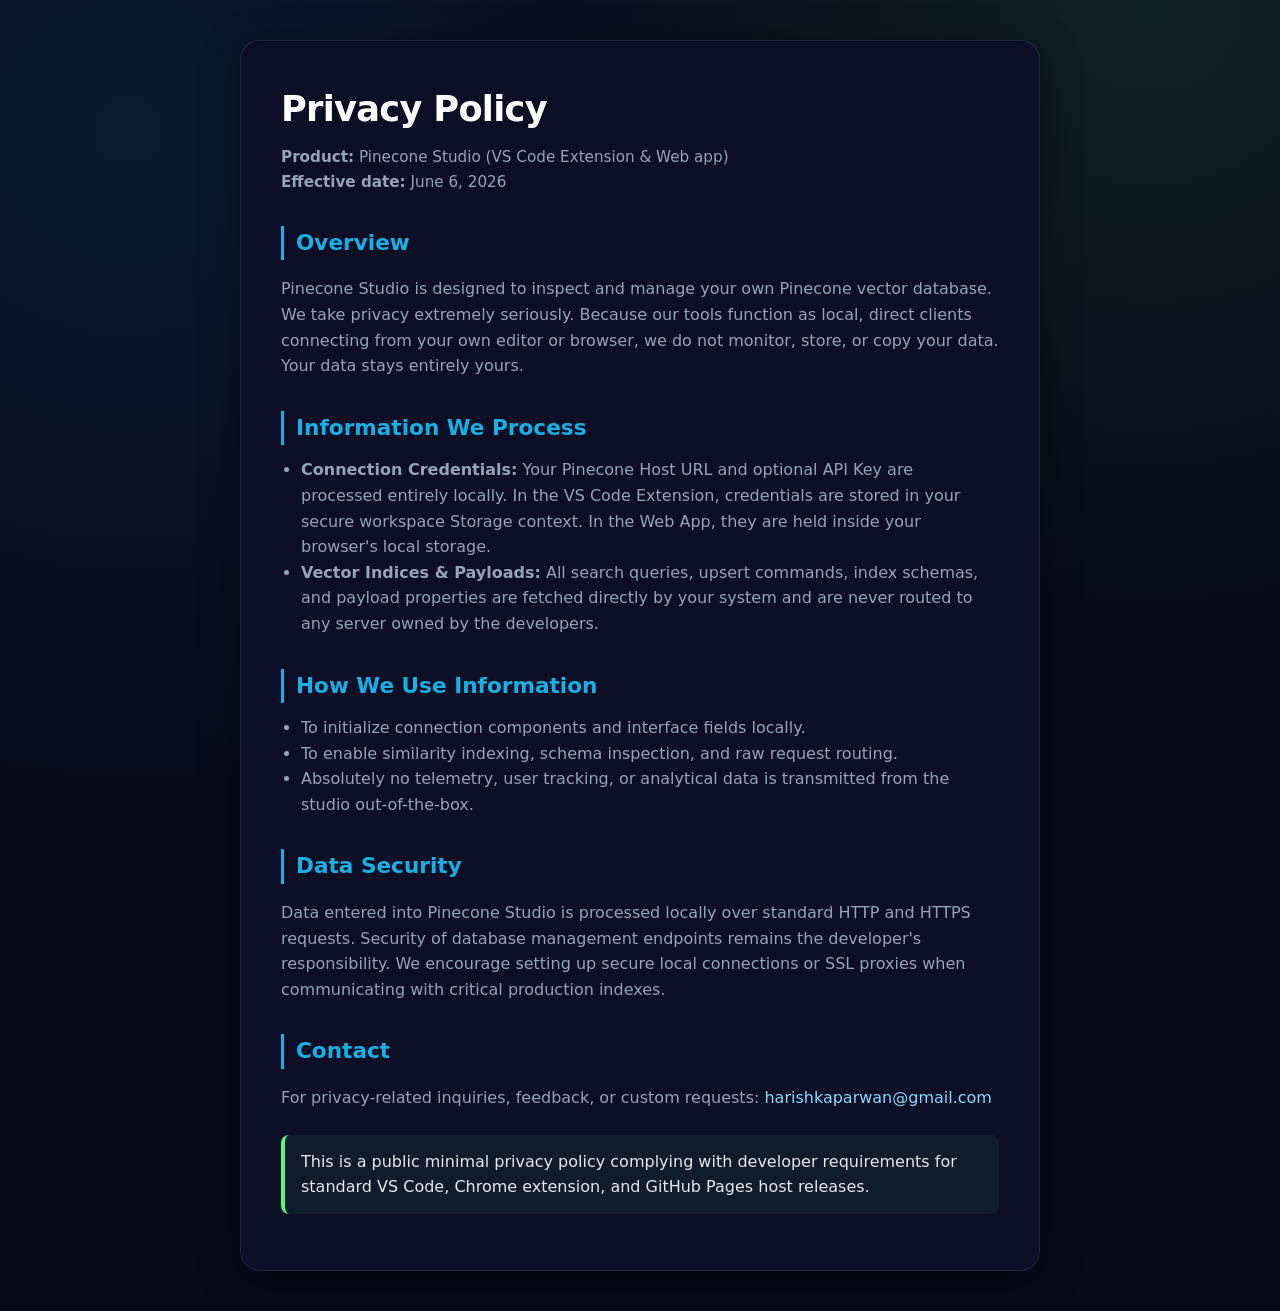
==== public/policy/privacy.html @ 84b81f13 "feat: initial commit of public assets and plugin homepages for Pinecone Studio Web" ====
<!doctype html>
<html lang="en">
<head>
  <meta charset="utf-8" />
  <meta name="viewport" content="width=device-width, initial-scale=1" />
  <title>Privacy Policy | Pinecone Studio</title>
  <meta name="description" content="Privacy Policy for Pinecone Studio extension and workbench" />
  <style>
    :root {
      --bg: #070919;
      --card: #0c0e25;
      --text: #e2e8f0;
      --muted: #94a3b8;
      --border: rgba(148, 163, 184, 0.16);
      --accent: #18afe4;
      --accent-soft: #84dbff;
    }

    * { box-sizing: border-box; }

    body {
      margin: 0;
      font-family: system-ui, -apple-system, BlinkMacSystemFont, "Segoe UI", Roboto, sans-serif;
      background:
        radial-gradient(circle at 10% 10%, rgba(24, 180, 220, 0.1) 0%, transparent 40%),
        radial-gradient(circle at 90% 0%, rgba(92, 242, 127, 0.1) 0%, transparent 35%),
        var(--bg);
      color: var(--text);
      line-height: 1.6;
      padding: 40px 20px;
    }

    main {
      max-width: 800px;
      margin: 0 auto;
      background: var(--card);
      border: 1px solid var(--border);
      border-radius: 20px;
      padding: 40px;
      box-shadow: 0 10px 40px rgba(0, 0, 0, 0.4);
    }

    h1 {
      margin-top: 0;
      margin-bottom: 8px;
      font-size: 2.2rem;
      letter-spacing: -0.02em;
      color: #fff;
    }

    h2 {
      margin-top: 32px;
      margin-bottom: 12px;
      font-size: 1.35rem;
      color: var(--accent);
      border-left: 3px solid var(--accent);
      padding-left: 12px;
    }

    p, li {
      color: var(--muted);
      font-size: 1rem;
    }

    ul {
      margin-top: 8px;
      padding-left: 20px;
    }

    .meta {
      margin: 0;
      color: var(--muted);
      font-size: 0.95rem;
    }

    .note {
      margin-top: 24px;
      padding: 14px 16px;
      border-left: 4px solid #5cf27f;
      background: rgba(92, 242, 127, 0.06);
      border-radius: 8px;
      color: var(--text);
    }

    a {
      color: var(--accent-soft);
      text-decoration: none;
    }
    
    a:hover {
      text-decoration: underline;
    }

    @media (max-width: 640px) {
      body { padding: 16px 10px; }
      main { padding: 24px; }
      h1 { font-size: 1.8rem; }
    }
  </style>
</head>
<body>
  <main>
    <h1>Privacy Policy</h1>
    <p class="meta"><strong>Product:</strong> Pinecone Studio (VS Code Extension &amp; Web app)</p>
    <p class="meta"><strong>Effective date:</strong> June 6, 2026</p>

    <h2>Overview</h2>
    <p>
      Pinecone Studio is designed to inspect and manage your own Pinecone vector database. We take privacy extremely seriously. Because our tools function as local, direct clients connecting from your own editor or browser, we do not monitor, store, or copy your data. Your data stays entirely yours.
    </p>

    <h2>Information We Process</h2>
    <ul>
      <li><strong>Connection Credentials:</strong> Your Pinecone Host URL and optional API Key are processed entirely locally. In the VS Code Extension, credentials are stored in your secure workspace Storage context. In the Web App, they are held inside your browser's local storage.</li>
      <li><strong>Vector Indices &amp; Payloads:</strong> All search queries, upsert commands, index schemas, and payload properties are fetched directly by your system and are never routed to any server owned by the developers.</li>
    </ul>

    <h2>How We Use Information</h2>
    <ul>
      <li>To initialize connection components and interface fields locally.</li>
      <li>To enable similarity indexing, schema inspection, and raw request routing.</li>
      <li>Absolutely no telemetry, user tracking, or analytical data is transmitted from the studio out-of-the-box.</li>
    </ul>

    <h2>Data Security</h2>
    <p>
      Data entered into Pinecone Studio is processed locally over standard HTTP and HTTPS requests. Security of database management endpoints remains the developer's responsibility. We encourage setting up secure local connections or SSL proxies when communicating with critical production indexes.
    </p>

    <h2>Contact</h2>
    <p>
      For privacy-related inquiries, feedback, or custom requests:
      <a href="mailto:harishkaparwan@gmail.com">harishkaparwan@gmail.com</a>
    </p>

    <p class="note">
      This is a public minimal privacy policy complying with developer requirements for standard VS Code, Chrome extension, and GitHub Pages host releases.
    </p>
  </main>
</body>
</html>
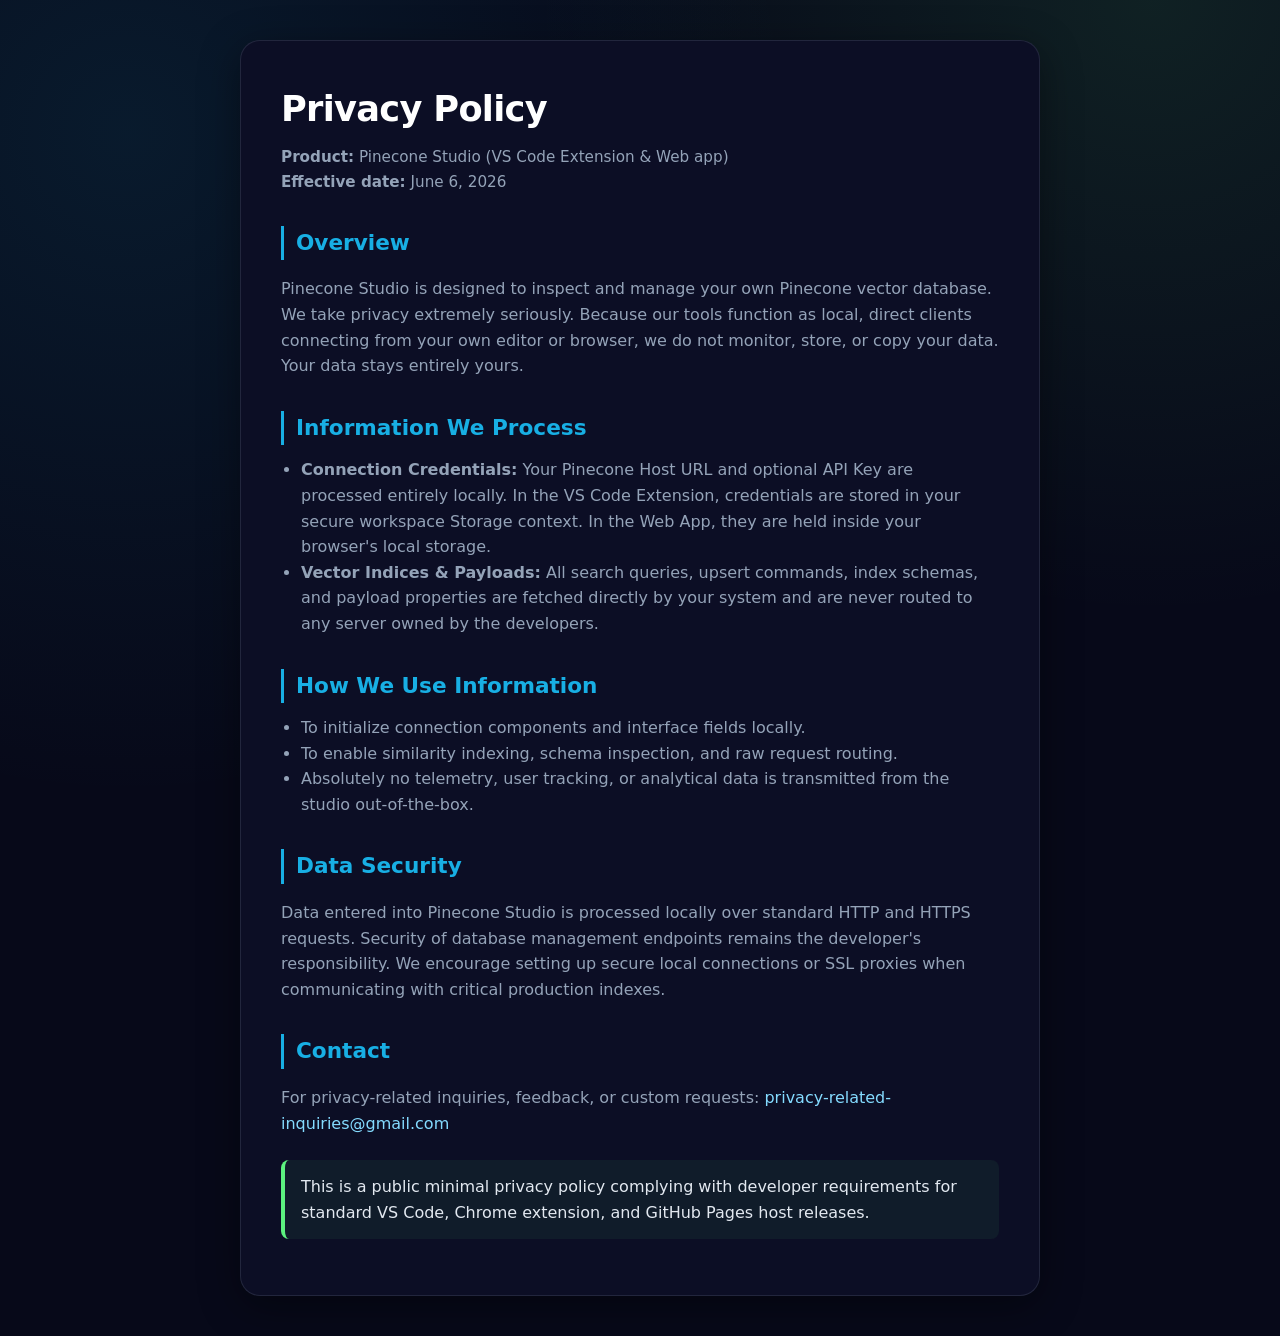
==== commit f5a42221: "Update privacy policy email contact" ====
--- a/public/policy/privacy.html
+++ b/public/policy/privacy.html
@@ -130,7 +130,7 @@
     <h2>Contact</h2>
     <p>
       For privacy-related inquiries, feedback, or custom requests:
-      <a href="mailto:harishkaparwan@gmail.com">harishkaparwan@gmail.com</a>
+      <a href="mailto:privacy-related-inquiries@gmail.com">privacy-related-inquiries@gmail.com</a>
     </p>
 
     <p class="note">
